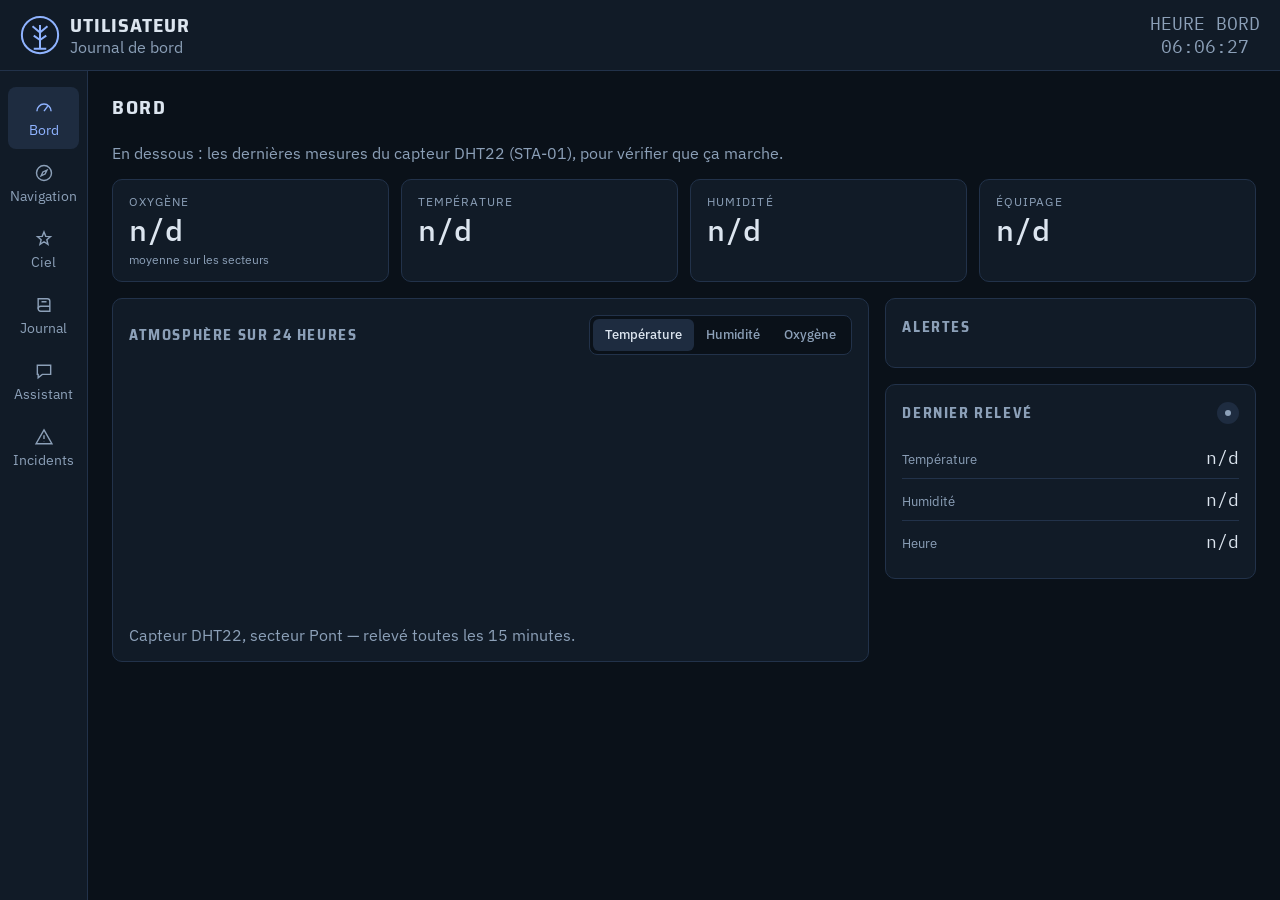
==== frontend/index.html @ 5e3a8dce "Closes #25 : panneau Alertes sur le Bord + filtre par statut" ====
<!doctype html>
<html lang="fr">
<head>
<meta charset="utf-8">
<meta name="viewport" content="width=device-width, initial-scale=1, viewport-fit=cover">
<title>Journal de bord</title>
<link rel="preconnect" href="https://fonts.googleapis.com">
<link rel="preconnect" href="https://fonts.gstatic.com" crossorigin>
<link rel="stylesheet" href="https://fonts.googleapis.com/css2?family=IBM+Plex+Mono:wght@400;500&family=IBM+Plex+Sans:wght@400;500;600&family=Saira+Semi+Condensed:wght@600;700&display=swap">
<link rel="stylesheet" href="css/style.css">
</head>
<body>
<div class="app">
  <header class="entete" id="entete"></header>
  <nav class="rail" id="rail" aria-label="Sections du tableau de bord"></nav>

  <main class="contenu">
    <div class="entete-page">
      <h1>Bord</h1>
    </div>
    <p class="subtitule">En dessous : les dernières mesures du capteur DHT22 (STA-01), pour vérifier que ça marche.</p>

    <div class="grille-fiches">
      <div class="fiche">
        <span class="fiche-libelle">Oxygène</span>
        <div class="fiche-valeur" id="fiche-oxygene">n/d</div>
        <p class="fiche-sous">moyenne sur les secteurs</p>
      </div>
      <div class="fiche">
        <span class="fiche-libelle">Température</span>
        <div class="fiche-valeur" id="fiche-temperature">n/d</div>
        <p class="fiche-sous" id="fiche-temperature-sous"></p>
      </div>
      <div class="fiche">
        <span class="fiche-libelle">Humidité</span>
        <div class="fiche-valeur" id="fiche-humidite">n/d</div>
        <p class="fiche-sous" id="fiche-humidite-sous"></p>
      </div>
      <div class="fiche">
        <span class="fiche-libelle">Équipage</span>
        <div class="fiche-valeur" id="fiche-population">n/d</div>
        <p class="fiche-sous" id="fiche-population-sous"></p>
      </div>
    </div>

    <div class="grille-bord">
      <section class="panneau large">
        <div class="panneau-tete">
          <h2>Atmosphère sur 24 heures</h2>
          <div class="segments" id="choix-courbe">
            <button type="button" data-type="temperature" aria-pressed="true">Température</button>
            <button type="button" data-type="humidite" aria-pressed="false">Humidité</button>
            <button type="button" data-type="oxygene" aria-pressed="false">Oxygène</button>
          </div>
        </div>
        <div class="courbe"><canvas id="courbe-bord"></canvas></div>
        <p class="note">Capteur DHT22, secteur <span id="courbe-secteur"></span> — relevé toutes les <span id="courbe-intervalle"></span> minutes.</p>
      </section>

      <div class="colonne-bord">
        <section class="panneau">
          <div class="panneau-tete"><h2>Alertes</h2><span class="compteur" id="compteur-alertes"></span></div>
          <ul class="liste-alertes" id="liste-alertes"></ul>
        </section>

        <section class="panneau">
          <div class="panneau-tete"><h2>Dernier relevé</h2><span class="pastille" id="pastille-source-dht22"></span></div>
          <dl class="donnees">
            <div><dt>Température</dt><dd id="dht22-temperature">n/d</dd></div>
            <div><dt>Humidité</dt><dd id="dht22-humidite">n/d</dd></div>
            <div><dt>Heure</dt><dd id="dht22-date">n/d</dd></div>
          </dl>
        </section>
      </div>
    </div>
  </main>
</div>
<script src="js/sidebar.js"></script>
<script src="js/vendor/chart.umd.min.js"></script>
<script src="js/bord.js"></script>
</body>
</html>
---- frontend/css/style.css ----
/* ============================================================
   BASE COMMUNE — utilisée par TOUTES les pages (index.html,
   navigation.html, et celles qu'on ajoute après).
   Si tu ajoutes une page, réutilise ce qu'il y a ici (.panneau,
   .bouton, .note, table...) avant de recréer un style équivalent.
   ============================================================ */

:root {
  --fond: #0A1119;
  --panneau: #111B27;
  --survol: #1E2C40;
  --trait: #22324A;
  --texte: #DCE5EF;
  --texte-discret: #8CA0B8;
  --accent: #8FB3FF;
  --ok: #4CC08A;
  --ok-fond: rgba(76, 192, 138, 0.13);
  --attention: #E9A93A;
  --attention-fond: rgba(233, 169, 58, 0.14);
  --critique: #F0525A;
  --critique-fond: rgba(240, 82, 90, 0.15);

  --police-titre: "Saira Semi Condensed", "Arial Narrow", system-ui, sans-serif;
  --police-texte: "IBM Plex Sans", system-ui, -apple-system, "Segoe UI", Roboto, sans-serif;
  --police-mono: "IBM Plex Mono", ui-monospace, "SF Mono", Menlo, Consolas, monospace;

  --rayon: 10px;
  --rail: 88px;
  color-scheme: dark;
}

* { box-sizing: border-box; }

body {
  margin: 0;
  background: var(--fond);
  color: var(--texte);
  font-family: var(--police-texte);
  font-size: 18px;
}

.app {
  min-height: 100vh;
  display: grid;
  grid-template-columns: var(--rail) 1fr;
  grid-template-rows: auto 1fr;
}

@media (max-width: 700px) {
  .app { grid-template-columns: 1fr; }
  .rail { position: static; flex-direction: row; height: auto; overflow-x: auto; }
}

/* En-tête (générée par js/sidebar.js → genererEntete() — commune à toutes les pages) */
.entete {
  grid-column: 1 / -1;
  display: flex;
  align-items: center;
  justify-content: space-between;
  gap: 16px;
  padding: 12px 20px;
  background: var(--panneau);
  border-bottom: 1px solid var(--trait);
}

.marque { display: flex; align-items: center; gap: 10px; }
.marque-logo { width: 40px; height: 40px; fill: none; stroke: var(--accent); stroke-width: 1.6; }
.marque-nom { font-family: var(--police-titre); font-weight: 700; font-size: 20px; letter-spacing: 0.05em; text-transform: uppercase; line-height: 1.2; }
.marque-sous { font-size: 16px; color: var(--texte-discret); }

.entete-heure { font-family: var(--police-mono); font-size: 18px; color: var(--texte-discret); display:flex; align-items: center; flex-direction: column; }
.entete-heure-texte{
  margin: 0;
}
/* Barre latérale (générée par js/sidebar.js — commune à toutes les pages) */
.rail {
  grid-row: 2;
  grid-column: 1;
  background: var(--panneau);
  border-right: 1px solid var(--trait);
  display: flex;
  flex-direction: column;
  align-items: center;
  gap: 4px;
  padding: 16px 8px;
}

.rail-bouton {
  width: 100%;
  display: flex;
  flex-direction: column;
  align-items: center;
  gap: 4px;
  padding: 10px 4px;
  border-radius: 8px;
  color: var(--texte-discret);
  text-decoration: none;
  font-size: 14px;
  border: none;
  background: none;
  cursor: pointer;
}
.rail-bouton svg { width: 20px; height: 20px; fill: none; stroke: currentColor; stroke-width: 1.7; }
.rail-bouton:hover { background: var(--survol); color: var(--texte); }
.rail-bouton[aria-current="page"] { background: var(--survol); color: var(--accent); }

/* Structure générique de page (titre + panneaux) */
.contenu { padding: 20px 24px 40px; }

.entete-page { display: flex; align-items: center; justify-content: space-between; gap: 16px; flex-wrap: wrap; margin-bottom: 20px; }
.entete-page h1 { font-family: var(--police-titre); font-size: 20px; margin: 0; text-transform: uppercase; letter-spacing: 0.08em; }

.note { color: var(--texte-discret); font-size: 16px; margin: 8px 0 0; }
.note[hidden] { display: none; }
.note.erreur { color: var(--critique); }
.subtitule{ color: var(--texte-discret) ; font-size: 16px; }
.panneau {
  background: var(--panneau);
  border: 1px solid var(--trait);
  border-radius: var(--rayon);
  padding: 16px;
}

.panneau-tete { 
  display: flex; 
  align-items: center; 
  justify-content: space-between; 
  margin-bottom: 12px;
}
.panneau-tete h2 { 
  font-family: var(--police-titre);
  font-size: 15px; 
  margin: 0; 
  text-transform: uppercase;
  letter-spacing: 0.1rem; 
  color: var(--texte-discret);
  }

/* Pastille d'état générique (ex: méthode de calcul, statut d'un incident...)
   Ajoute ton propre data-<attribut>="valeur" + règle couleur si besoin,
   pas la peine de recréer la pastille elle-même. */
.pastille {
  display: inline-flex; align-items: center; gap: 6px;
  height: 22px; padding-inline: 8px;
  border-radius: 999px;
  font-family: var(--police-mono); font-size: 11.5px; font-weight: 600; white-space: nowrap;
  background: var(--survol); color: var(--texte-discret);
}
.pastille::before { content: ""; width: 6px; height: 6px; border-radius: 50%; background: currentColor; }

/* Pastilles d'onglets (ex: choix Température / Humidité au-dessus d'une courbe) */
.segments { display: inline-flex; flex-wrap: wrap; padding: 3px; border-radius: 8px; background: var(--fond); border: 1px solid var(--trait); }
.segments button {
  min-height: 32px; padding-inline: 12px;
  border: 0; border-radius: 6px; background: none;
  color: var(--texte-discret); cursor: pointer; font-size: 13px; font-weight: 500;
  font-family: var(--police-texte);
}
.segments button:hover { color: var(--texte); }
.segments button[aria-pressed="true"] { background: var(--survol); color: var(--texte); }

/* Courbe SVG (voir js/graphiques.js) */
.courbe { position: relative; height: 250px; }
.courbe canvas { display: block; width: 100% !important; height: 100% !important; }
.infobulle {
  position: absolute; pointer-events: none;
  padding: 4px 8px; border-radius: 6px;
  background: var(--survol); border: 1px solid var(--trait);
  font-family: var(--police-mono); font-size: 16px; white-space: nowrap;
  transform: translate(-50%, calc(-100% - 10px));
}
.vide { margin: 0; padding: 12px 0; color: var(--texte-discret); font-size: 18px; }

.tableau-conteneur { overflow-x: auto; }
table { width: 100%; border-collapse: collapse; font-family: var(--police-mono); font-size: 13px; }
th, td { text-align: left; padding: 8px 10px; border-bottom: 1px solid var(--trait); white-space: nowrap; }
th { color: var(--texte-discret); font-weight: 500; text-transform: uppercase; font-size: 11px; }

/* Liste "étiquette à gauche / valeur à droite", une ligne par donnée avec
   un filet en bas — repris du style de la maquette. Utilisée par plusieurs
   pages (Bord, Navigation...), donc dans la base commune. */
.donnees { display: flex; flex-direction: column; margin: 0; }
.donnees div {
  display: flex; justify-content: space-between; align-items: baseline; gap: 12px;
  padding: 9px 0;
  border-bottom: 1px solid var(--trait);
}
.donnees div:last-child { border-bottom: 0; }
.donnees dt { color: var(--texte-discret); font-size: 13px; }
.donnees dd { margin: 0; font-family: var(--police-mono); font-size: 18px; text-align: right; }

.bouton {
  font-family: var(--police-texte);
  font-size: 13px;
  font-weight: 600;
  border-radius: 8px;
  border: 1px solid var(--trait);
  background: var(--survol);
  color: var(--texte);
  padding: 10px 16px;
  cursor: pointer;
}
.bouton:hover { background: var(--trait); }
.bouton-principal { background: var(--accent); color: #0A1119; border-color: var(--accent); }
.bouton-principal:hover { filter: brightness(1.08); }
.bouton:disabled { opacity: 0.6; cursor: default; }


/* ============================================================
   NAVIGATION (navigation.html) — styles propres à cette page.
   ============================================================ */

.grille-nav { display: grid; grid-template-columns: 1.4fr 1fr; gap: 16px; margin-bottom: 16px; }
@media (max-width: 760px) { .grille-nav { grid-template-columns: 1fr; } }

.pastille[data-methode="recalage"] { background: var(--ok-fond); color: var(--ok); }
.pastille[data-methode="estime"] { background: var(--attention-fond); color: var(--attention); }

.carte { width: 100%; height: auto; background: var(--fond); border: 1px solid var(--trait); border-radius: 8px; }


/* ============================================================
   BORD (index.html) — styles propres à cette page.
   ============================================================ */

.pastille[data-source="reelle"] { background: var(--ok-fond); color: var(--ok); }
.pastille[data-source="simulee"] { background: var(--attention-fond); color: var(--attention); }

/* Petites fiches d'indicateurs en haut de page (repris du style de la maquette) */
.grille-fiches { display: grid; grid-template-columns: repeat(4, minmax(0, 1fr)); gap: 12px; margin-bottom: 16px; }
@media (max-width: 920px) { .grille-fiches { grid-template-columns: repeat(2, minmax(0, 1fr)); } }
@media (max-width: 500px) { .grille-fiches { grid-template-columns: 1fr; } }

.fiche {
  display: flex; flex-direction: column; gap: 4px;
  padding: 14px 16px;
  background: var(--panneau);
  border: 1px solid var(--trait);
  border-radius: var(--rayon);
}
.fiche-libelle { font-size: 12px; text-transform: uppercase; letter-spacing: 0.09em; color: var(--texte-discret); }
.fiche-valeur { font-family: var(--police-mono); font-size: 30px; font-weight: 500; line-height: 1.15; font-variant-numeric: tabular-nums; white-space: nowrap; }
.fiche-valeur small { margin-left: 4px; font-size: 14px; font-weight: 400; font-family: var(--police-texte); color: var(--texte-discret); }
.fiche-sous { margin: 0; font-size: 12px; color: var(--texte-discret); }

/* Liste des alertes en cours (US-4.5) */
.compteur { font-family: var(--police-mono); font-size: 13px; color: var(--texte-discret); }
.liste-alertes { list-style: none; margin: 0; padding: 0; display: flex; flex-direction: column; gap: 8px; }
.alerte {
  display: grid; grid-template-columns: 10px minmax(0, 1fr); gap: 2px 10px; align-items: baseline;
  padding: 10px 12px; border-radius: 8px; background: var(--survol);
}
.alerte-point { width: 10px; height: 10px; border-radius: 50%; align-self: center; background: var(--texte-discret); }
.alerte[data-gravite="critique"] { background: var(--critique-fond); }
.alerte[data-gravite="critique"] .alerte-point { background: var(--critique); }
.alerte[data-gravite="moyenne"] .alerte-point { background: var(--attention); }
.alerte-titre { font-weight: 600; font-size: 14px; }
.alerte-texte { grid-column: 2; font-size: 13px; color: var(--texte-discret); }

.grille-bord { display: grid; grid-template-columns: repeat(3, minmax(0, 1fr)); gap: 16px; }
.grille-bord .large { grid-column: span 2; }
.colonne-bord { display: flex; flex-direction: column; gap: 16px; min-width: 0; }
@media (max-width: 920px) { .grille-bord { grid-template-columns: 1fr; } .grille-bord .large { grid-column: auto; } }
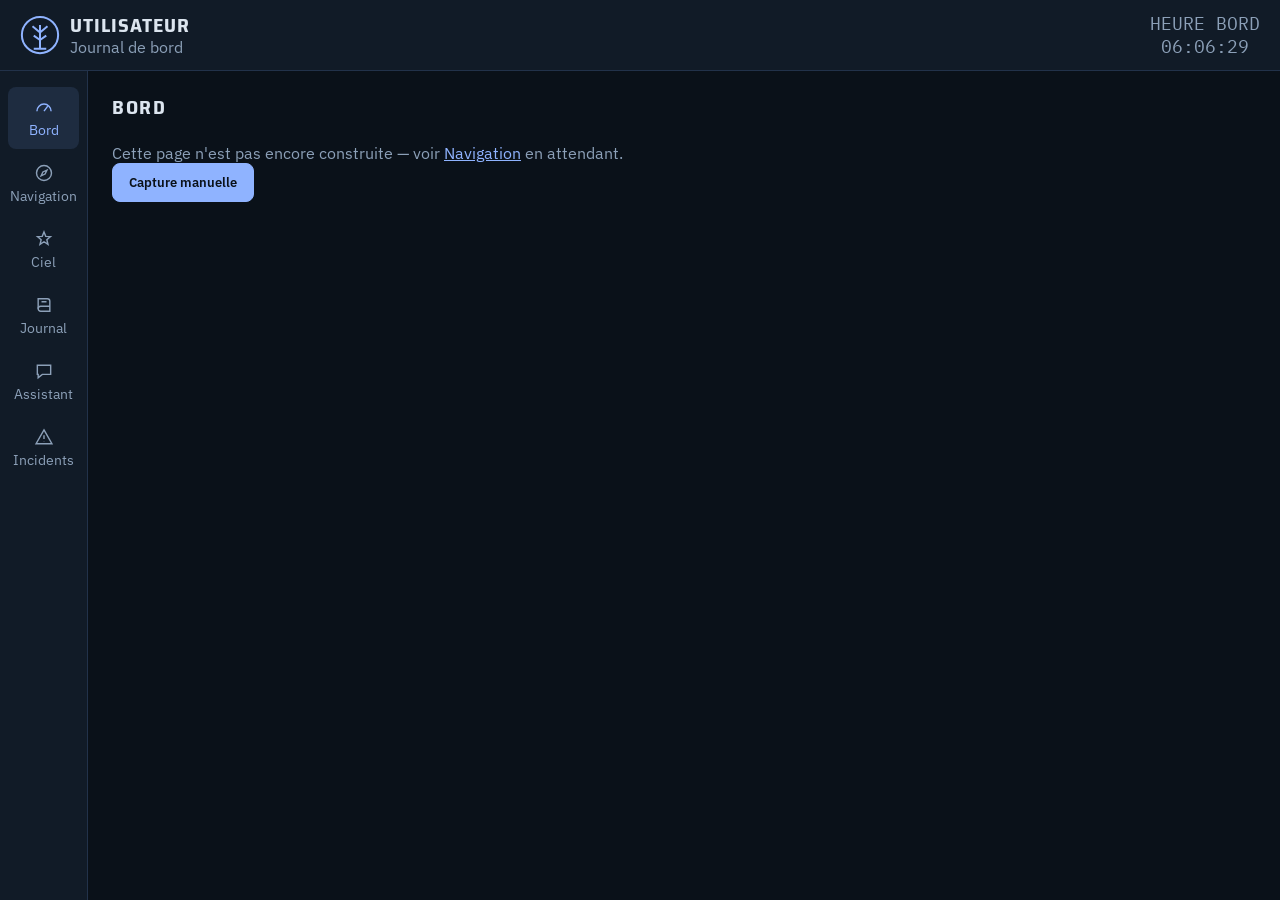
==== commit f942d3e5: "Fusion des changements de dev" ====
--- a/frontend/index.html
+++ b/frontend/index.html
@@ -18,65 +18,18 @@
     <div class="entete-page">
       <h1>Bord</h1>
     </div>
-    <p class="subtitule">En dessous : les dernières mesures du capteur DHT22 (STA-01), pour vérifier que ça marche.</p>
-
-    <div class="grille-fiches">
-      <div class="fiche">
-        <span class="fiche-libelle">Oxygène</span>
-        <div class="fiche-valeur" id="fiche-oxygene">n/d</div>
-        <p class="fiche-sous">moyenne sur les secteurs</p>
-      </div>
-      <div class="fiche">
-        <span class="fiche-libelle">Température</span>
-        <div class="fiche-valeur" id="fiche-temperature">n/d</div>
-        <p class="fiche-sous" id="fiche-temperature-sous"></p>
-      </div>
-      <div class="fiche">
-        <span class="fiche-libelle">Humidité</span>
-        <div class="fiche-valeur" id="fiche-humidite">n/d</div>
-        <p class="fiche-sous" id="fiche-humidite-sous"></p>
-      </div>
-      <div class="fiche">
-        <span class="fiche-libelle">Équipage</span>
-        <div class="fiche-valeur" id="fiche-population">n/d</div>
-        <p class="fiche-sous" id="fiche-population-sous"></p>
-      </div>
-    </div>
-
-    <div class="grille-bord">
-      <section class="panneau large">
-        <div class="panneau-tete">
-          <h2>Atmosphère sur 24 heures</h2>
-          <div class="segments" id="choix-courbe">
-            <button type="button" data-type="temperature" aria-pressed="true">Température</button>
-            <button type="button" data-type="humidite" aria-pressed="false">Humidité</button>
-            <button type="button" data-type="oxygene" aria-pressed="false">Oxygène</button>
-          </div>
-        </div>
-        <div class="courbe"><canvas id="courbe-bord"></canvas></div>
-        <p class="note">Capteur DHT22, secteur <span id="courbe-secteur"></span> — relevé toutes les <span id="courbe-intervalle"></span> minutes.</p>
-      </section>
-
-      <div class="colonne-bord">
-        <section class="panneau">
-          <div class="panneau-tete"><h2>Alertes</h2><span class="compteur" id="compteur-alertes"></span></div>
-          <ul class="liste-alertes" id="liste-alertes"></ul>
-        </section>
-
-        <section class="panneau">
-          <div class="panneau-tete"><h2>Dernier relevé</h2><span class="pastille" id="pastille-source-dht22"></span></div>
-          <dl class="donnees">
-            <div><dt>Température</dt><dd id="dht22-temperature">n/d</dd></div>
-            <div><dt>Humidité</dt><dd id="dht22-humidite">n/d</dd></div>
-            <div><dt>Heure</dt><dd id="dht22-date">n/d</dd></div>
-          </dl>
-        </section>
-      </div>
-    </div>
+    <p class="note">Cette page n'est pas encore construite — voir <a href="navigation.html" style="color:var(--accent)">Navigation</a> en attendant.</p>
+    <button id="capture-manuelle" class="bouton bouton-principal">
+      Capture manuelle
+    </button>
+    <p id="message-capture"></p>
   </main>
 </div>
 <script src="js/sidebar.js"></script>
-<script src="js/vendor/chart.umd.min.js"></script>
-<script src="js/bord.js"></script>
+<script>
+  genererBarreLaterale("bord");
+  genererEntete();
+</script>
+<script src="js/capture.js"></script>
 </body>
-</html>
+</html>
--- a/frontend/css/style.css
+++ b/frontend/css/style.css
@@ -219,47 +219,4 @@
 .carte { width: 100%; height: auto; background: var(--fond); border: 1px solid var(--trait); border-radius: 8px; }
 
 
-/* ============================================================
-   BORD (index.html) — styles propres à cette page.
-   ============================================================ */
-
-.pastille[data-source="reelle"] { background: var(--ok-fond); color: var(--ok); }
-.pastille[data-source="simulee"] { background: var(--attention-fond); color: var(--attention); }
-
-/* Petites fiches d'indicateurs en haut de page (repris du style de la maquette) */
-.grille-fiches { display: grid; grid-template-columns: repeat(4, minmax(0, 1fr)); gap: 12px; margin-bottom: 16px; }
-@media (max-width: 920px) { .grille-fiches { grid-template-columns: repeat(2, minmax(0, 1fr)); } }
-@media (max-width: 500px) { .grille-fiches { grid-template-columns: 1fr; } }
-
-.fiche {
-  display: flex; flex-direction: column; gap: 4px;
-  padding: 14px 16px;
-  background: var(--panneau);
-  border: 1px solid var(--trait);
-  border-radius: var(--rayon);
-}
-.fiche-libelle { font-size: 12px; text-transform: uppercase; letter-spacing: 0.09em; color: var(--texte-discret); }
-.fiche-valeur { font-family: var(--police-mono); font-size: 30px; font-weight: 500; line-height: 1.15; font-variant-numeric: tabular-nums; white-space: nowrap; }
-.fiche-valeur small { margin-left: 4px; font-size: 14px; font-weight: 400; font-family: var(--police-texte); color: var(--texte-discret); }
-.fiche-sous { margin: 0; font-size: 12px; color: var(--texte-discret); }
-
-/* Liste des alertes en cours (US-4.5) */
-.compteur { font-family: var(--police-mono); font-size: 13px; color: var(--texte-discret); }
-.liste-alertes { list-style: none; margin: 0; padding: 0; display: flex; flex-direction: column; gap: 8px; }
-.alerte {
-  display: grid; grid-template-columns: 10px minmax(0, 1fr); gap: 2px 10px; align-items: baseline;
-  padding: 10px 12px; border-radius: 8px; background: var(--survol);
-}
-.alerte-point { width: 10px; height: 10px; border-radius: 50%; align-self: center; background: var(--texte-discret); }
-.alerte[data-gravite="critique"] { background: var(--critique-fond); }
-.alerte[data-gravite="critique"] .alerte-point { background: var(--critique); }
-.alerte[data-gravite="moyenne"] .alerte-point { background: var(--attention); }
-.alerte-titre { font-weight: 600; font-size: 14px; }
-.alerte-texte { grid-column: 2; font-size: 13px; color: var(--texte-discret); }
-
-.grille-bord { display: grid; grid-template-columns: repeat(3, minmax(0, 1fr)); gap: 16px; }
-.grille-bord .large { grid-column: span 2; }
-.colonne-bord { display: flex; flex-direction: column; gap: 16px; min-width: 0; }
-@media (max-width: 920px) { .grille-bord { grid-template-columns: 1fr; } .grille-bord .large { grid-column: auto; } }
-
-
+
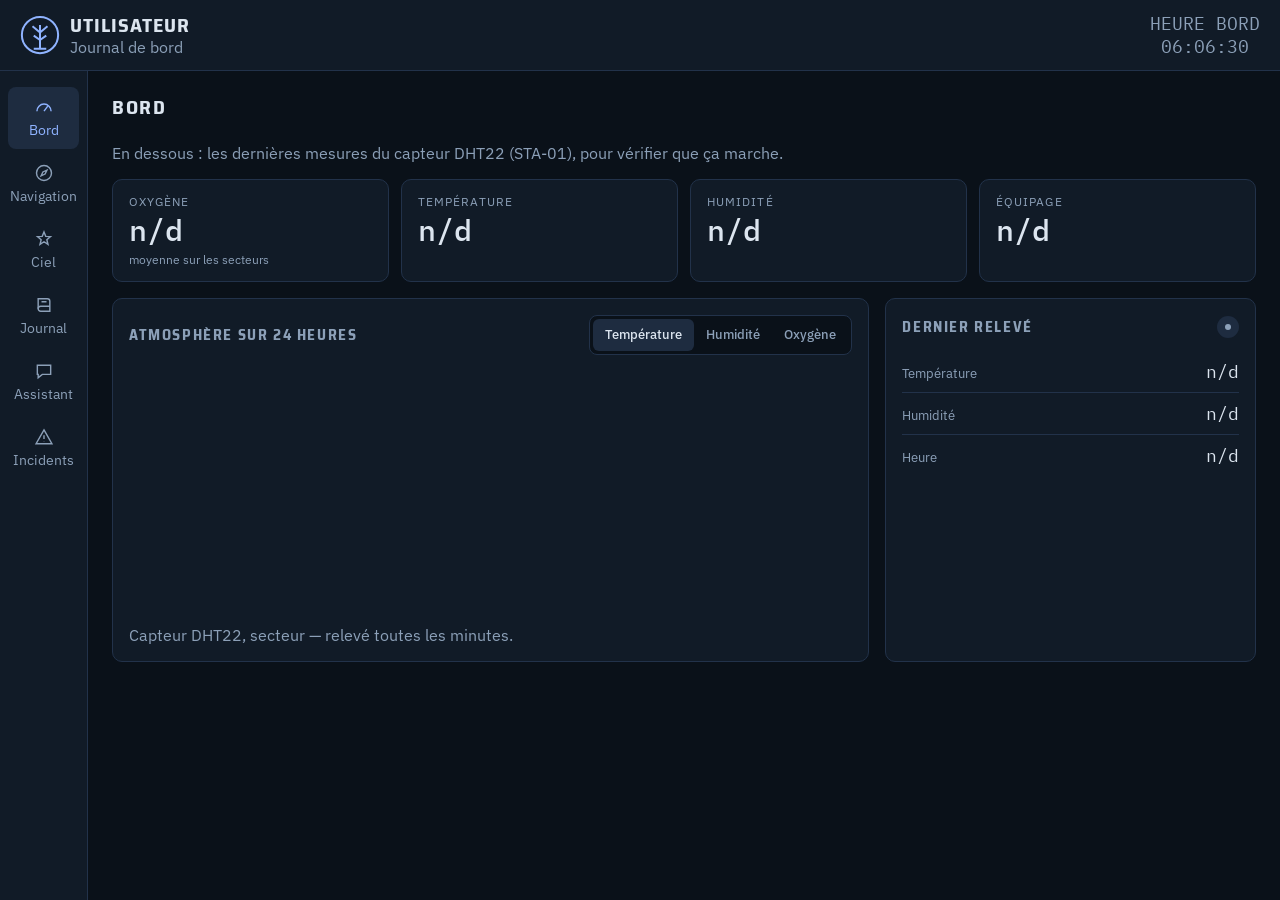
==== commit 9081bd4a: "Merge branch 'dev' of https://github.com/LuzRivera154/Journal_de_bord into dev" ====
--- a/frontend/index.html
+++ b/frontend/index.html
@@ -18,11 +18,54 @@
     <div class="entete-page">
       <h1>Bord</h1>
     </div>
-    <p class="note">Cette page n'est pas encore construite — voir <a href="navigation.html" style="color:var(--accent)">Navigation</a> en attendant.</p>
-    <button id="capture-manuelle" class="bouton bouton-principal">
-      Capture manuelle
-    </button>
-    <p id="message-capture"></p>
+    <p class="subtitule">En dessous : les dernières mesures du capteur DHT22 (STA-01), pour vérifier que ça marche.</p>
+
+    <div class="grille-fiches">
+      <div class="fiche">
+        <span class="fiche-libelle">Oxygène</span>
+        <div class="fiche-valeur" id="fiche-oxygene">n/d</div>
+        <p class="fiche-sous">moyenne sur les secteurs</p>
+      </div>
+      <div class="fiche">
+        <span class="fiche-libelle">Température</span>
+        <div class="fiche-valeur" id="fiche-temperature">n/d</div>
+        <p class="fiche-sous" id="fiche-temperature-sous"></p>
+      </div>
+      <div class="fiche">
+        <span class="fiche-libelle">Humidité</span>
+        <div class="fiche-valeur" id="fiche-humidite">n/d</div>
+        <p class="fiche-sous" id="fiche-humidite-sous"></p>
+      </div>
+      <div class="fiche">
+        <span class="fiche-libelle">Équipage</span>
+        <div class="fiche-valeur" id="fiche-population">n/d</div>
+        <p class="fiche-sous" id="fiche-population-sous"></p>
+      </div>
+    </div>
+
+    <div class="grille-bord">
+      <section class="panneau large">
+        <div class="panneau-tete">
+          <h2>Atmosphère sur 24 heures</h2>
+          <div class="segments" id="choix-courbe">
+            <button type="button" data-type="temperature" aria-pressed="true">Température</button>
+            <button type="button" data-type="humidite" aria-pressed="false">Humidité</button>
+            <button type="button" data-type="oxygene" aria-pressed="false">Oxygène</button>
+          </div>
+        </div>
+        <div class="courbe"><canvas id="courbe-bord"></canvas></div>
+        <p class="note">Capteur DHT22, secteur <span id="courbe-secteur"></span> — relevé toutes les <span id="courbe-intervalle"></span> minutes.</p>
+      </section>
+
+      <section class="panneau">
+        <div class="panneau-tete"><h2>Dernier relevé</h2><span class="pastille" id="pastille-source-dht22"></span></div>
+        <dl class="donnees">
+          <div><dt>Température</dt><dd id="dht22-temperature">n/d</dd></div>
+          <div><dt>Humidité</dt><dd id="dht22-humidite">n/d</dd></div>
+          <div><dt>Heure</dt><dd id="dht22-date">n/d</dd></div>
+        </dl>
+      </section>
+    </div>
   </main>
 </div>
 <script src="js/sidebar.js"></script>
--- a/frontend/css/style.css
+++ b/frontend/css/style.css
@@ -219,4 +219,32 @@
 .carte { width: 100%; height: auto; background: var(--fond); border: 1px solid var(--trait); border-radius: 8px; }
 
 
-
+/* ============================================================
+   BORD (index.html) — styles propres à cette page.
+   ============================================================ */
+
+.pastille[data-source="reelle"] { background: var(--ok-fond); color: var(--ok); }
+.pastille[data-source="simulee"] { background: var(--attention-fond); color: var(--attention); }
+
+/* Petites fiches d'indicateurs en haut de page (repris du style de la maquette) */
+.grille-fiches { display: grid; grid-template-columns: repeat(4, minmax(0, 1fr)); gap: 12px; margin-bottom: 16px; }
+@media (max-width: 920px) { .grille-fiches { grid-template-columns: repeat(2, minmax(0, 1fr)); } }
+@media (max-width: 500px) { .grille-fiches { grid-template-columns: 1fr; } }
+
+.fiche {
+  display: flex; flex-direction: column; gap: 4px;
+  padding: 14px 16px;
+  background: var(--panneau);
+  border: 1px solid var(--trait);
+  border-radius: var(--rayon);
+}
+.fiche-libelle { font-size: 12px; text-transform: uppercase; letter-spacing: 0.09em; color: var(--texte-discret); }
+.fiche-valeur { font-family: var(--police-mono); font-size: 30px; font-weight: 500; line-height: 1.15; font-variant-numeric: tabular-nums; white-space: nowrap; }
+.fiche-valeur small { margin-left: 4px; font-size: 14px; font-weight: 400; font-family: var(--police-texte); color: var(--texte-discret); }
+.fiche-sous { margin: 0; font-size: 12px; color: var(--texte-discret); }
+
+.grille-bord { display: grid; grid-template-columns: repeat(3, minmax(0, 1fr)); gap: 16px; }
+.grille-bord .large { grid-column: span 2; }
+@media (max-width: 920px) { .grille-bord { grid-template-columns: 1fr; } .grille-bord .large { grid-column: auto; } }
+
+
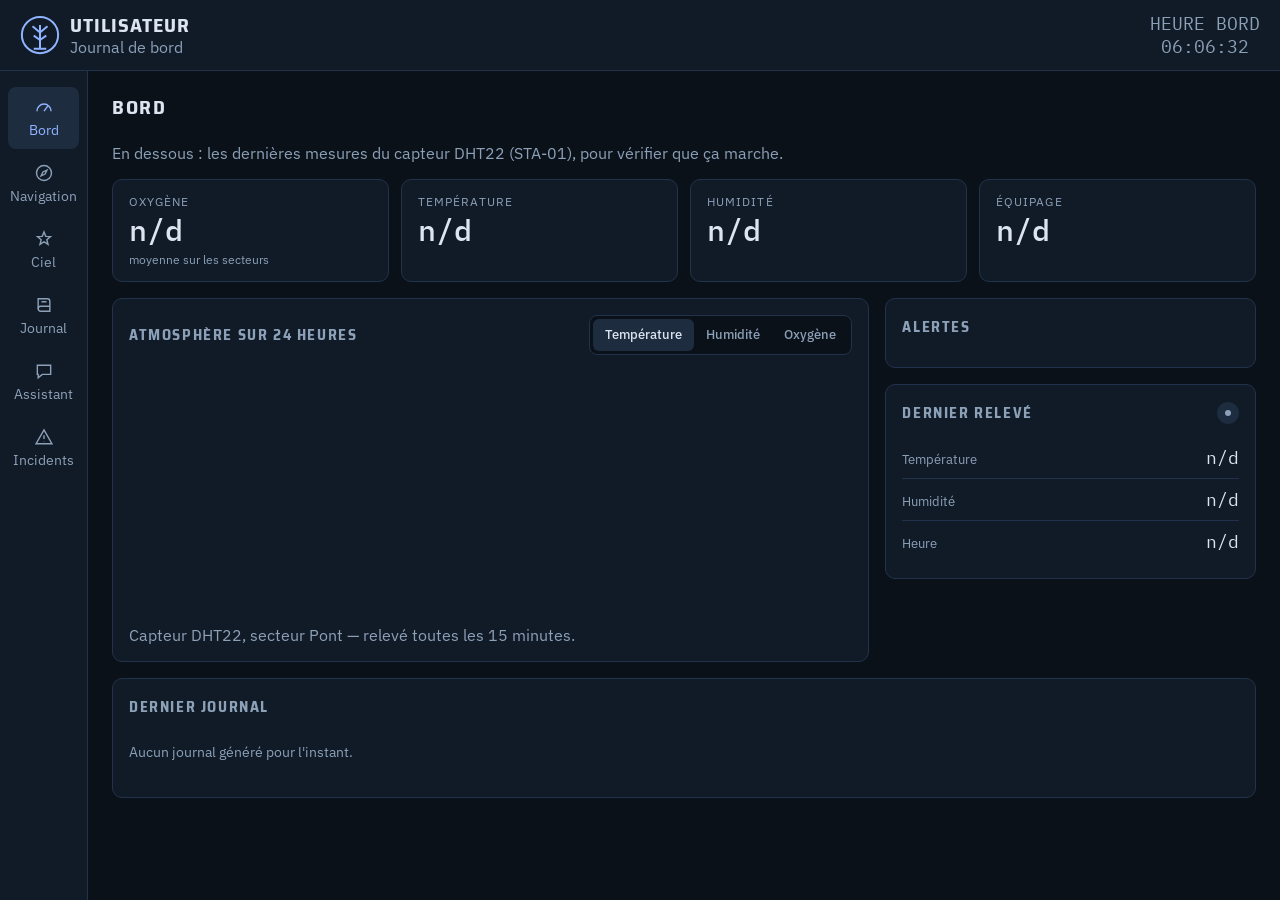
==== commit a623daa0: "Closes #28 : génération automatique du journal (Ollama + fallback) + panel Dernier journal" ====
--- a/frontend/index.html
+++ b/frontend/index.html
@@ -57,22 +57,33 @@
         <p class="note">Capteur DHT22, secteur <span id="courbe-secteur"></span> — relevé toutes les <span id="courbe-intervalle"></span> minutes.</p>
       </section>
 
-      <section class="panneau">
-        <div class="panneau-tete"><h2>Dernier relevé</h2><span class="pastille" id="pastille-source-dht22"></span></div>
-        <dl class="donnees">
-          <div><dt>Température</dt><dd id="dht22-temperature">n/d</dd></div>
-          <div><dt>Humidité</dt><dd id="dht22-humidite">n/d</dd></div>
-          <div><dt>Heure</dt><dd id="dht22-date">n/d</dd></div>
-        </dl>
-      </section>
+      <div class="colonne-bord">
+        <section class="panneau">
+          <div class="panneau-tete"><h2>Alertes</h2><span class="compteur" id="compteur-alertes"></span></div>
+          <ul class="liste-alertes" id="liste-alertes"></ul>
+        </section>
+
+        <section class="panneau">
+          <div class="panneau-tete"><h2>Dernier relevé</h2><span class="pastille" id="pastille-source-dht22"></span></div>
+          <dl class="donnees">
+            <div><dt>Température</dt><dd id="dht22-temperature">n/d</dd></div>
+            <div><dt>Humidité</dt><dd id="dht22-humidite">n/d</dd></div>
+            <div><dt>Heure</dt><dd id="dht22-date">n/d</dd></div>
+          </dl>
+        </section>
+      </div>
     </div>
+
+    <section class="panneau large" style="margin-top:16px">
+      <div class="panneau-tete"><h2>Dernier journal</h2><span class="note" id="journal-meta"></span></div>
+      <div class="journal-extrait" id="journal-extrait">
+        <p class="vide">Aucun journal généré pour l'instant.</p>
+      </div>
+    </section>
   </main>
 </div>
 <script src="js/sidebar.js"></script>
-<script>
-  genererBarreLaterale("bord");
-  genererEntete();
-</script>
-<script src="js/capture.js"></script>
+<script src="js/vendor/chart.umd.min.js"></script>
+<script src="js/bord.js"></script>
 </body>
-</html>+</html>
--- a/frontend/css/style.css
+++ b/frontend/css/style.css
@@ -243,8 +243,31 @@
 .fiche-valeur small { margin-left: 4px; font-size: 14px; font-weight: 400; font-family: var(--police-texte); color: var(--texte-discret); }
 .fiche-sous { margin: 0; font-size: 12px; color: var(--texte-discret); }
 
+/* Liste des alertes en cours (US-4.5) */
+.compteur { font-family: var(--police-mono); font-size: 13px; color: var(--texte-discret); }
+.liste-alertes { list-style: none; margin: 0; padding: 0; display: flex; flex-direction: column; gap: 8px; }
+.alerte {
+  display: grid; grid-template-columns: 10px minmax(0, 1fr); gap: 2px 10px; align-items: baseline;
+  padding: 10px 12px; border-radius: 8px; background: var(--survol);
+}
+.alerte-point { width: 10px; height: 10px; border-radius: 50%; align-self: center; background: var(--texte-discret); }
+.alerte[data-gravite="critique"] { background: var(--critique-fond); }
+.alerte[data-gravite="critique"] .alerte-point { background: var(--critique); }
+.alerte[data-gravite="moyenne"] .alerte-point { background: var(--attention); }
+.alerte-titre { font-weight: 600; font-size: 14px; }
+.alerte-texte { grid-column: 2; font-size: 13px; color: var(--texte-discret); }
+
 .grille-bord { display: grid; grid-template-columns: repeat(3, minmax(0, 1fr)); gap: 16px; }
 .grille-bord .large { grid-column: span 2; }
+.colonne-bord { display: flex; flex-direction: column; gap: 16px; min-width: 0; }
 @media (max-width: 920px) { .grille-bord { grid-template-columns: 1fr; } .grille-bord .large { grid-column: auto; } }
 
-
+/* Texte du journal : les "## " et "- " du modèle sont transformés en HTML
+   par js/bord.js (voir formaterTexteJournal), stylés ici. */
+.journal-extrait h3 { margin: 16px 0 6px; font-size: 13px; text-transform: uppercase; letter-spacing: 0.08em; color: var(--accent); }
+.journal-extrait h3:first-child { margin-top: 0; }
+.journal-extrait p { margin: 0 0 8px; font-size: 14px; }
+.journal-extrait ul { margin: 0 0 8px; padding-left: 20px; }
+.journal-extrait li { margin-bottom: 4px; font-size: 14px; }
+
+
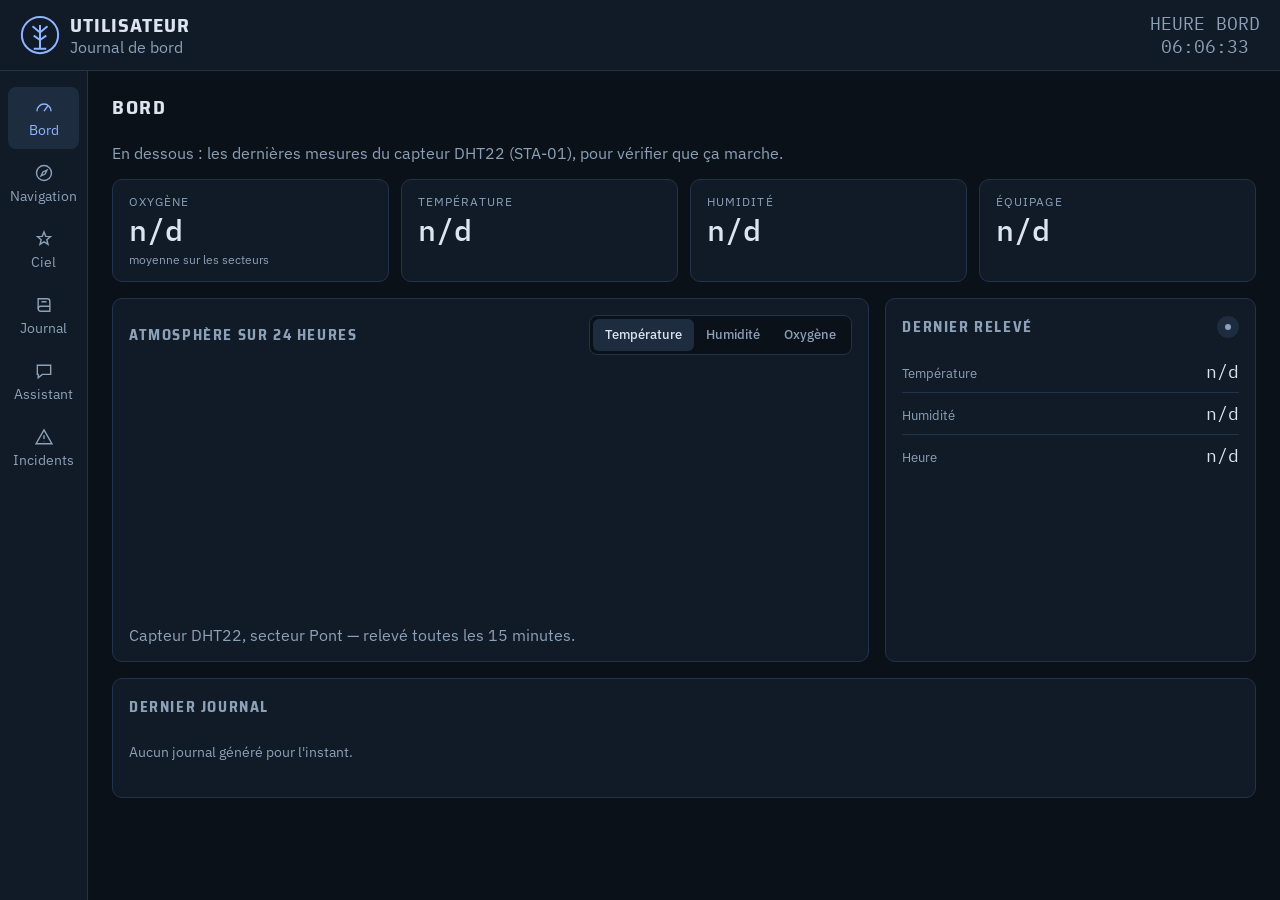
==== commit ba9595ef: "Merge branch 'dev' of https://github.com/LuzRivera154/Journal_de_bord into 28-us-51-génération-autom" ====
--- a/frontend/index.html
+++ b/frontend/index.html
@@ -57,21 +57,14 @@
         <p class="note">Capteur DHT22, secteur <span id="courbe-secteur"></span> — relevé toutes les <span id="courbe-intervalle"></span> minutes.</p>
       </section>
 
-      <div class="colonne-bord">
-        <section class="panneau">
-          <div class="panneau-tete"><h2>Alertes</h2><span class="compteur" id="compteur-alertes"></span></div>
-          <ul class="liste-alertes" id="liste-alertes"></ul>
-        </section>
-
-        <section class="panneau">
-          <div class="panneau-tete"><h2>Dernier relevé</h2><span class="pastille" id="pastille-source-dht22"></span></div>
-          <dl class="donnees">
-            <div><dt>Température</dt><dd id="dht22-temperature">n/d</dd></div>
-            <div><dt>Humidité</dt><dd id="dht22-humidite">n/d</dd></div>
-            <div><dt>Heure</dt><dd id="dht22-date">n/d</dd></div>
-          </dl>
-        </section>
-      </div>
+      <section class="panneau">
+        <div class="panneau-tete"><h2>Dernier relevé</h2><span class="pastille" id="pastille-source-dht22"></span></div>
+        <dl class="donnees">
+          <div><dt>Température</dt><dd id="dht22-temperature">n/d</dd></div>
+          <div><dt>Humidité</dt><dd id="dht22-humidite">n/d</dd></div>
+          <div><dt>Heure</dt><dd id="dht22-date">n/d</dd></div>
+        </dl>
+      </section>
     </div>
 
     <section class="panneau large" style="margin-top:16px">
@@ -86,4 +79,4 @@
 <script src="js/vendor/chart.umd.min.js"></script>
 <script src="js/bord.js"></script>
 </body>
-</html>
+</html>
--- a/frontend/css/style.css
+++ b/frontend/css/style.css
@@ -243,23 +243,8 @@
 .fiche-valeur small { margin-left: 4px; font-size: 14px; font-weight: 400; font-family: var(--police-texte); color: var(--texte-discret); }
 .fiche-sous { margin: 0; font-size: 12px; color: var(--texte-discret); }
 
-/* Liste des alertes en cours (US-4.5) */
-.compteur { font-family: var(--police-mono); font-size: 13px; color: var(--texte-discret); }
-.liste-alertes { list-style: none; margin: 0; padding: 0; display: flex; flex-direction: column; gap: 8px; }
-.alerte {
-  display: grid; grid-template-columns: 10px minmax(0, 1fr); gap: 2px 10px; align-items: baseline;
-  padding: 10px 12px; border-radius: 8px; background: var(--survol);
-}
-.alerte-point { width: 10px; height: 10px; border-radius: 50%; align-self: center; background: var(--texte-discret); }
-.alerte[data-gravite="critique"] { background: var(--critique-fond); }
-.alerte[data-gravite="critique"] .alerte-point { background: var(--critique); }
-.alerte[data-gravite="moyenne"] .alerte-point { background: var(--attention); }
-.alerte-titre { font-weight: 600; font-size: 14px; }
-.alerte-texte { grid-column: 2; font-size: 13px; color: var(--texte-discret); }
-
 .grille-bord { display: grid; grid-template-columns: repeat(3, minmax(0, 1fr)); gap: 16px; }
 .grille-bord .large { grid-column: span 2; }
-.colonne-bord { display: flex; flex-direction: column; gap: 16px; min-width: 0; }
 @media (max-width: 920px) { .grille-bord { grid-template-columns: 1fr; } .grille-bord .large { grid-column: auto; } }
 
 /* Texte du journal : les "## " et "- " du modèle sont transformés en HTML
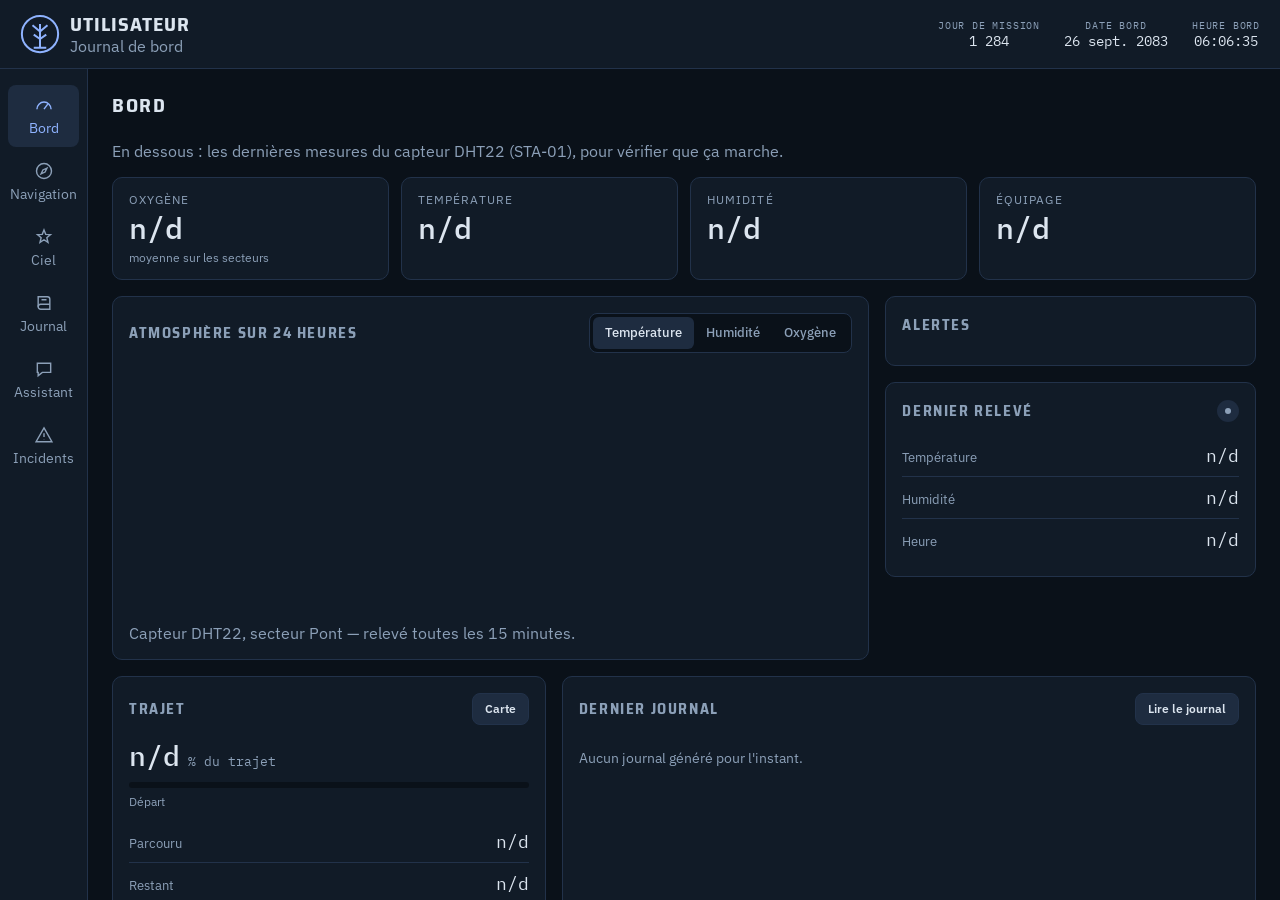
==== commit 16dd80a8: "Closes #29 : génération de journal à la demande (page Journal) + panneaux Trajet et extrait de journ" ====
--- a/frontend/index.html
+++ b/frontend/index.html
@@ -57,22 +57,44 @@
         <p class="note">Capteur DHT22, secteur <span id="courbe-secteur"></span> — relevé toutes les <span id="courbe-intervalle"></span> minutes.</p>
       </section>
 
+      <div class="colonne-bord">
+        <section class="panneau">
+          <div class="panneau-tete"><h2>Alertes</h2><span class="compteur" id="compteur-alertes"></span></div>
+          <ul class="liste-alertes" id="liste-alertes"></ul>
+        </section>
+
+        <section class="panneau">
+          <div class="panneau-tete"><h2>Dernier relevé</h2><span class="pastille" id="pastille-source-dht22"></span></div>
+          <dl class="donnees">
+            <div><dt>Température</dt><dd id="dht22-temperature">n/d</dd></div>
+            <div><dt>Humidité</dt><dd id="dht22-humidite">n/d</dd></div>
+            <div><dt>Heure</dt><dd id="dht22-date">n/d</dd></div>
+          </dl>
+        </section>
+      </div>
+    </div>
+
+    <div class="grille-bas">
       <section class="panneau">
-        <div class="panneau-tete"><h2>Dernier relevé</h2><span class="pastille" id="pastille-source-dht22"></span></div>
-        <dl class="donnees">
-          <div><dt>Température</dt><dd id="dht22-temperature">n/d</dd></div>
-          <div><dt>Humidité</dt><dd id="dht22-humidite">n/d</dd></div>
-          <div><dt>Heure</dt><dd id="dht22-date">n/d</dd></div>
+        <div class="panneau-tete"><h2>Trajet</h2><a class="bouton bouton-petit" href="navigation.html">Carte</a></div>
+        <div class="trajet-pourcent" id="trajet-pourcentage">n/d</div>
+        <div class="jauge"><span id="trajet-barre" style="width:0%"></span></div>
+        <div class="trajet-bornes"><span>Départ</span><span id="trajet-destination-nom"></span></div>
+        <dl class="donnees" style="margin-top:12px">
+          <div><dt>Parcouru</dt><dd id="trajet-parcouru">n/d</dd></div>
+          <div><dt>Restant</dt><dd id="trajet-restant">n/d</dd></div>
+          <div><dt>Arrivée estimée</dt><dd id="trajet-arrivee">n/d</dd></div>
         </dl>
       </section>
+
+      <section class="panneau">
+        <div class="panneau-tete"><h2>Dernier journal</h2><a class="bouton bouton-petit" href="journal.html">Lire le journal</a></div>
+        <p class="note" id="journal-meta"></p>
+        <div class="journal-extrait" id="journal-extrait">
+          <p class="vide">Aucun journal généré pour l'instant.</p>
+        </div>
+      </section>
     </div>
-
-    <section class="panneau large" style="margin-top:16px">
-      <div class="panneau-tete"><h2>Dernier journal</h2><span class="note" id="journal-meta"></span></div>
-      <div class="journal-extrait" id="journal-extrait">
-        <p class="vide">Aucun journal généré pour l'instant.</p>
-      </div>
-    </section>
   </main>
 </div>
 <script src="js/sidebar.js"></script>
--- a/frontend/css/style.css
+++ b/frontend/css/style.css
@@ -46,6 +46,17 @@
   grid-template-rows: auto 1fr;
 }
 
+/* Écran assez grand : l'entête et le rail restent immobiles, seul le
+   contenu central défile. Pas de "position: fixed" ici — un élément fixed
+   sort de la grille et casse tout le placement (rail qui remonte, contenu
+   caché dessous...). À la place, .app prend toute la hauteur de l'écran et
+   c'est .contenu qui défile tout seul à l'intérieur. */
+@media (min-width: 701px) {
+  .app { height: 100vh; overflow: hidden; }
+  .rail { min-height: 0; overflow-y: auto; }
+  .contenu { min-height: 0; overflow-y: auto; }
+}
+
 @media (max-width: 700px) {
   .app { grid-template-columns: 1fr; }
   .rail { position: static; flex-direction: row; height: auto; overflow-x: auto; }
@@ -68,10 +79,15 @@
 .marque-nom { font-family: var(--police-titre); font-weight: 700; font-size: 20px; letter-spacing: 0.05em; text-transform: uppercase; line-height: 1.2; }
 .marque-sous { font-size: 16px; color: var(--texte-discret); }
 
-.entete-heure { font-family: var(--police-mono); font-size: 18px; color: var(--texte-discret); display:flex; align-items: center; flex-direction: column; }
-.entete-heure-texte{
+.entete-infos { display: flex; align-items: center; gap: 24px; }
+.entete-heure { font-family: var(--police-mono); color: var(--texte-discret); display:flex; align-items: center; flex-direction: column; }
+.entete-heure-texte {
   margin: 0;
-}
+  font-size: 10px;
+  text-transform: uppercase;
+  letter-spacing: 0.08em;
+}
+.entete-heure span { font-size: 14px; color: var(--texte); }
 /* Barre latérale (générée par js/sidebar.js — commune à toutes les pages) */
 .rail {
   grid-row: 2;
@@ -204,6 +220,7 @@
 .bouton-principal { background: var(--accent); color: #0A1119; border-color: var(--accent); }
 .bouton-principal:hover { filter: brightness(1.08); }
 .bouton:disabled { opacity: 0.6; cursor: default; }
+.bouton-petit { min-height: 32px; padding: 6px 12px; font-size: 12px; text-decoration: none; display: inline-flex; align-items: center; }
 
 
 /* ============================================================
@@ -246,6 +263,33 @@
 .grille-bord { display: grid; grid-template-columns: repeat(3, minmax(0, 1fr)); gap: 16px; }
 .grille-bord .large { grid-column: span 2; }
 @media (max-width: 920px) { .grille-bord { grid-template-columns: 1fr; } .grille-bord .large { grid-column: auto; } }
+
+/* Colonne de panneaux empilés (ex : Alertes + Dernier relevé à côté de la
+   courbe, sur le Bord). Réutilisable partout où .grille-bord sert. */
+.colonne-bord { display: flex; flex-direction: column; gap: 16px; }
+.compteur { font-family: var(--police-mono); font-size: 13px; color: var(--texte-discret); }
+
+.liste-alertes { list-style: none; margin: 0; padding: 0; max-height: 260px; overflow-y: auto; }
+.alerte {
+  display: grid; grid-template-columns: 10px 1fr; column-gap: 10px;
+  padding: 10px 0; border-bottom: 1px solid var(--trait);
+}
+.alerte:last-child { border-bottom: 0; }
+.alerte-point { width: 8px; height: 8px; margin-top: 6px; border-radius: 50%; background: var(--attention); }
+.alerte[data-gravite="critique"] .alerte-point { background: var(--critique); }
+.alerte[data-gravite="faible"] .alerte-point { background: var(--accent); }
+.alerte-titre { grid-column: 2; font-size: 15px; font-weight: 600; }
+.alerte-texte { grid-column: 2; font-size: 13px; color: var(--texte-discret); }
+
+.grille-bas { display: grid; grid-template-columns: 1fr 1.6fr; gap: 16px; margin-top: 16px; }
+@media (max-width: 800px) { .grille-bas { grid-template-columns: 1fr; } }
+
+/* Résumé du trajet (renvoie vers la carte complète sur navigation.html) */
+.trajet-pourcent { font-family: var(--police-mono); font-size: 28px; font-weight: 500; }
+.trajet-pourcent::after { content: " % du trajet"; font-size: 13px; font-weight: 400; color: var(--texte-discret); }
+.jauge { height: 6px; margin-top: 8px; border-radius: 3px; background: var(--fond); overflow: hidden; }
+.jauge span { display: block; height: 100%; background: var(--accent); border-radius: 3px; }
+.trajet-bornes { display: flex; justify-content: space-between; margin-top: 6px; font-size: 12px; color: var(--texte-discret); }
 
 /* Texte du journal : les "## " et "- " du modèle sont transformés en HTML
    par js/bord.js (voir formaterTexteJournal), stylés ici. */
@@ -254,5 +298,130 @@
 .journal-extrait p { margin: 0 0 8px; font-size: 14px; }
 .journal-extrait ul { margin: 0 0 8px; padding-left: 20px; }
 .journal-extrait li { margin-bottom: 4px; font-size: 14px; }
-
-
+.journal-extrait .extrait-suite { margin: 0; color: var(--texte-discret); letter-spacing: 0.15em; }
+
+
+/* ============================================================
+   JOURNAL (journal.html) — styles propres à cette page.
+   ============================================================ */
+
+.grille-journal { display: grid; grid-template-columns: minmax(220px, 1fr) minmax(0, 2.4fr); gap: 16px; align-items: start; }
+@media (max-width: 800px) { .grille-journal { grid-template-columns: 1fr; } }
+
+.liste-journaux { list-style: none; margin: 0; padding: 0; display: flex; flex-direction: column; gap: 4px; }
+.element-liste {
+  display: flex; flex-direction: column; gap: 2px;
+  width: 100%; padding: 10px 12px;
+  text-align: left; cursor: pointer;
+  background: none; border: 1px solid transparent; border-radius: 8px;
+  color: var(--texte);
+  font-family: var(--police-texte);
+}
+.element-liste:hover { background: var(--survol); }
+.element-liste[aria-current="true"] { background: var(--survol); border-color: var(--trait); }
+.element-titre { font-weight: 600; font-size: 13px; }
+.element-sous { font-size: 12px; color: var(--texte-discret); }
+
+.journal-article { padding: 24px 28px; }
+.journal-entete { padding-bottom: 14px; margin-bottom: 14px; border-bottom: 1px solid var(--trait); }
+.journal-entete h1 { font-family: var(--police-titre); font-size: 22px; margin: 0; text-transform: none; letter-spacing: normal; }
+.journal-meta { margin: 4px 0 0; font-size: 12px; color: var(--texte-discret); }
+.journal-corps { max-width: 68ch; }
+.journal-corps h3 { margin: 20px 0 6px; font-size: 13px; text-transform: uppercase; letter-spacing: 0.08em; color: var(--accent); }
+.journal-corps h3:first-child { margin-top: 0; }
+.journal-corps p { margin: 0 0 8px; font-size: 14px; }
+.journal-corps ul { margin: 0 0 8px; padding-left: 20px; }
+.journal-corps li { margin-bottom: 4px; font-size: 14px; }
+.note-equipage { margin-top: 16px; padding: 10px 12px; border-radius: 8px; background: var(--survol); font-size: 14px; }
+.note-equipage span { display: block; font-size: 12px; color: var(--texte-discret); margin-bottom: 2px; }
+
+
+/* ============================================================
+   INCIDENTS (incidents.html) — styles propres à cette page.
+   ============================================================ */
+
+/* La Description est la seule colonne où on veut que le texte revienne à
+   la ligne (le reste du tableau garde le white-space: nowrap commun). */
+td.col-description { white-space: normal; min-width: 220px; }
+
+.pastille[data-gravite="faible"] { background: var(--survol); color: var(--accent); }
+.pastille[data-gravite="moyenne"] { background: var(--attention-fond); color: var(--attention); }
+.pastille[data-gravite="critique"] { background: var(--critique-fond); color: var(--critique); }
+
+.pastille[data-statut-incident="ouvert"] { background: var(--attention-fond); color: var(--attention); }
+.pastille[data-statut-incident="en_cours"] { background: var(--survol); color: var(--accent); }
+.pastille[data-statut-incident="resolu"] { background: var(--ok-fond); color: var(--ok); }
+
+.pastille[data-statut-maintenance="en_cours"] { background: var(--survol); color: var(--accent); }
+.pastille[data-statut-maintenance="terminee"] { background: var(--ok-fond); color: var(--ok); }
+
+/* Formulaire "Déclarer un incident" — premier formulaire du site, la base
+   commune (.panneau, .bouton...) n'avait pas encore de style pour les champs. */
+.champs-cote-a-cote { display: flex; gap: 12px; }
+.champs-cote-a-cote .champ { flex: 1; }
+
+.champ { display: flex; flex-direction: column; gap: 6px; margin-bottom: 12px; font-size: 13px; color: var(--texte-discret); }
+.champ:last-of-type { margin-bottom: 0; }
+
+.champ select,
+.champ textarea {
+  font-family: var(--police-texte);
+  font-size: 14px;
+  color: var(--texte);
+  background: var(--fond);
+  border: 1px solid var(--trait);
+  border-radius: 8px;
+  padding: 9px 10px;
+}
+.champ textarea { resize: vertical; min-height: 80px; }
+.champ select:focus,
+.champ textarea:focus { outline: 1px solid var(--accent); border-color: var(--accent); }
+
+.liste-maintenance { list-style: none; margin: 0; padding: 0; display: flex; flex-direction: column; gap: 12px; }
+.element-maintenance { padding-bottom: 12px; border-bottom: 1px solid var(--trait); }
+.element-maintenance:last-child { padding-bottom: 0; border-bottom: 0; }
+.element-maintenance-tete { display: flex; align-items: center; justify-content: space-between; gap: 8px; margin-bottom: 4px; }
+.element-maintenance p { margin: 0; font-size: 14px; }
+.element-maintenance .note { font-size: 12px; margin-top: 4px; }
+
+
+/* ============================================================
+   ASSISTANT (assistant.html) — styles propres à cette page.
+   ============================================================ */
+
+.assistant-panneau { display: flex; flex-direction: column; min-height: 520px; height: calc(100vh - 220px); }
+
+.assistant-messages { flex: 1; overflow-y: auto; display: flex; flex-direction: column; gap: 10px; padding-bottom: 12px; }
+
+.assistant-message { max-width: 70%; padding: 12px 14px; border-radius: 12px; font-size: 14px; line-height: 1.5; }
+.assistant-message-bot { align-self: flex-start; background: var(--survol); border: 1px solid var(--trait); }
+.assistant-message-utilisateur { align-self: flex-end; background: var(--accent); color: #0A1119; }
+.assistant-message-attente { color: var(--texte-discret); }
+
+.assistant-suggestions { display: flex; flex-wrap: wrap; gap: 8px; padding: 12px 0; border-top: 1px solid var(--trait); }
+.bouton-suggestion {
+  font-family: var(--police-texte);
+  font-size: 13px;
+  color: var(--texte-discret);
+  background: none;
+  border: 1px solid var(--trait);
+  border-radius: 999px;
+  padding: 8px 14px;
+  cursor: pointer;
+}
+.bouton-suggestion:hover { color: var(--texte); background: var(--survol); }
+
+.assistant-saisie { display: flex; gap: 10px; }
+.assistant-saisie input {
+  flex: 1;
+  font-family: var(--police-texte);
+  font-size: 14px;
+  color: var(--texte);
+  background: var(--fond);
+  border: 1px solid var(--trait);
+  border-radius: 8px;
+  padding: 10px 12px;
+}
+.assistant-saisie input:focus { outline: 1px solid var(--accent); border-color: var(--accent); }
+
+
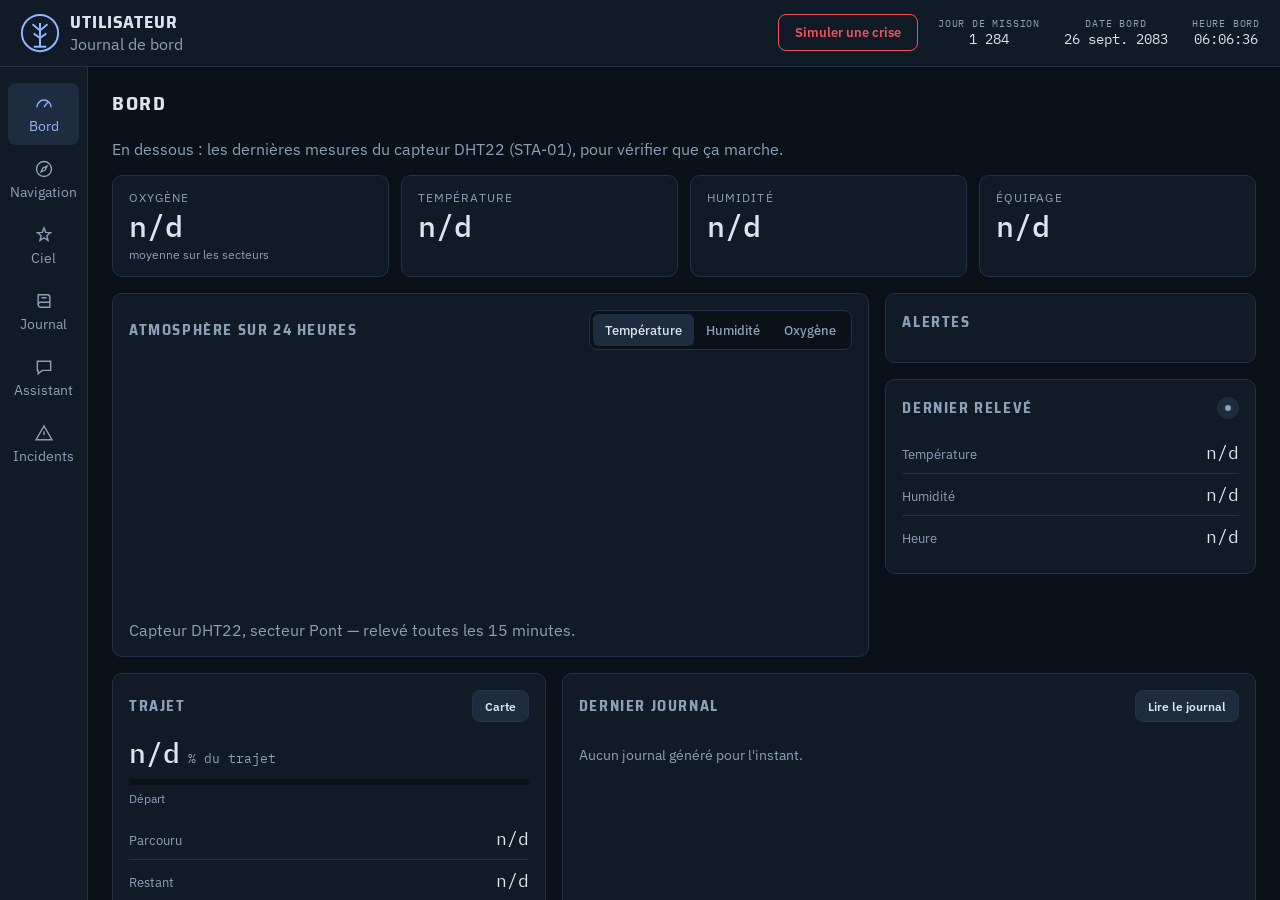
==== commit 86fe0378: "Scénario de crise pour la démo (dépressurisation + perte de caméra), bouton dans l'entête - Nouvelle" ====
--- a/frontend/index.html
+++ b/frontend/index.html
@@ -21,18 +21,27 @@
     <p class="subtitule">En dessous : les dernières mesures du capteur DHT22 (STA-01), pour vérifier que ça marche.</p>
 
     <div class="grille-fiches">
-      <div class="fiche">
-        <span class="fiche-libelle">Oxygène</span>
+      <div class="fiche" id="fiche-oxygene-carte">
+        <div class="fiche-tete">
+          <span class="fiche-libelle">Oxygène</span>
+          <span class="pastille" id="fiche-oxygene-pastille" data-gravite="critique" hidden>Critique</span>
+        </div>
         <div class="fiche-valeur" id="fiche-oxygene">n/d</div>
         <p class="fiche-sous">moyenne sur les secteurs</p>
       </div>
-      <div class="fiche">
-        <span class="fiche-libelle">Température</span>
+      <div class="fiche" id="fiche-temperature-carte">
+        <div class="fiche-tete">
+          <span class="fiche-libelle">Température</span>
+          <span class="pastille" id="fiche-temperature-pastille" data-gravite="critique" hidden>Critique</span>
+        </div>
         <div class="fiche-valeur" id="fiche-temperature">n/d</div>
         <p class="fiche-sous" id="fiche-temperature-sous"></p>
       </div>
-      <div class="fiche">
-        <span class="fiche-libelle">Humidité</span>
+      <div class="fiche" id="fiche-humidite-carte">
+        <div class="fiche-tete">
+          <span class="fiche-libelle">Humidité</span>
+          <span class="pastille" id="fiche-humidite-pastille" data-gravite="critique" hidden>Critique</span>
+        </div>
         <div class="fiche-valeur" id="fiche-humidite">n/d</div>
         <p class="fiche-sous" id="fiche-humidite-sous"></p>
       </div>
--- a/frontend/css/style.css
+++ b/frontend/css/style.css
@@ -76,10 +76,39 @@
 
 .marque { display: flex; align-items: center; gap: 10px; }
 .marque-logo { width: 40px; height: 40px; fill: none; stroke: var(--accent); stroke-width: 1.6; }
-.marque-nom { font-family: var(--police-titre); font-weight: 700; font-size: 20px; letter-spacing: 0.05em; text-transform: uppercase; line-height: 1.2; }
+.marque-nom { font-family: var(--police-titre); font-weight: 700; font-size: 18px; letter-spacing: 0.05em; text-transform: uppercase; line-height: 1.2; }
 .marque-sous { font-size: 16px; color: var(--texte-discret); }
 
+.entete-droite { display: flex; align-items: center; gap: 20px; }
 .entete-infos { display: flex; align-items: center; gap: 24px; }
+
+.bouton-crise {
+  font-family: var(--police-texte);
+  font-size: 13px;
+  font-weight: 600;
+  border-radius: 8px;
+  border: 1px solid var(--critique);
+  background: none;
+  color: var(--critique);
+  padding: 9px 16px;
+  cursor: pointer;
+}
+.bouton-crise:hover { background: var(--critique-fond); }
+.bouton-crise.actif { background: var(--critique); color: #0A1119; }
+.bouton-crise:disabled { opacity: 0.6; cursor: default; }
+
+.banniere-crise {
+  display: flex; align-items: center; gap: 12px;
+  margin-bottom: 20px;
+  padding: 14px 16px;
+  border: 1px solid var(--critique);
+  border-radius: var(--rayon);
+  background: var(--critique-fond);
+}
+.banniere-crise-point { flex-shrink: 0; width: 10px; height: 10px; border-radius: 50%; background: var(--critique); }
+.banniere-crise strong { color: var(--critique); font-family: var(--police-titre); letter-spacing: 0.05em; }
+.banniere-crise p { margin: 2px 0 0; font-size: 14px; color: var(--texte); }
+.banniere-crise .bouton { flex-shrink: 0; margin-left: auto; }
 .entete-heure { font-family: var(--police-mono); color: var(--texte-discret); display:flex; align-items: center; flex-direction: column; }
 .entete-heure-texte {
   margin: 0;
@@ -163,6 +192,7 @@
   background: var(--survol); color: var(--texte-discret);
 }
 .pastille::before { content: ""; width: 6px; height: 6px; border-radius: 50%; background: currentColor; }
+.pastille[hidden] { display: none; }
 
 /* Pastilles d'onglets (ex: choix Température / Humidité au-dessus d'une courbe) */
 .segments { display: inline-flex; flex-wrap: wrap; padding: 3px; border-radius: 8px; background: var(--fond); border: 1px solid var(--trait); }
@@ -255,6 +285,8 @@
   border: 1px solid var(--trait);
   border-radius: var(--rayon);
 }
+.fiche.critique { background: var(--critique-fond); border-color: var(--critique); }
+.fiche-tete { display: flex; align-items: center; justify-content: space-between; gap: 8px; }
 .fiche-libelle { font-size: 12px; text-transform: uppercase; letter-spacing: 0.09em; color: var(--texte-discret); }
 .fiche-valeur { font-family: var(--police-mono); font-size: 30px; font-weight: 500; line-height: 1.15; font-variant-numeric: tabular-nums; white-space: nowrap; }
 .fiche-valeur small { margin-left: 4px; font-size: 14px; font-weight: 400; font-family: var(--police-texte); color: var(--texte-discret); }
@@ -269,17 +301,26 @@
 .colonne-bord { display: flex; flex-direction: column; gap: 16px; }
 .compteur { font-family: var(--police-mono); font-size: 13px; color: var(--texte-discret); }
 
-.liste-alertes { list-style: none; margin: 0; padding: 0; max-height: 260px; overflow-y: auto; }
+.liste-alertes { list-style: none; margin: 0; padding: 0; max-height: 260px; overflow-y: auto; display: flex; flex-direction: column; gap: 6px; }
 .alerte {
   display: grid; grid-template-columns: 10px 1fr; column-gap: 10px;
-  padding: 10px 0; border-bottom: 1px solid var(--trait);
-}
-.alerte:last-child { border-bottom: 0; }
+  padding: 10px; border-radius: 8px;
+}
 .alerte-point { width: 8px; height: 8px; margin-top: 6px; border-radius: 50%; background: var(--attention); }
-.alerte[data-gravite="critique"] .alerte-point { background: var(--critique); }
-.alerte[data-gravite="faible"] .alerte-point { background: var(--accent); }
 .alerte-titre { grid-column: 2; font-size: 15px; font-weight: 600; }
 .alerte-texte { grid-column: 2; font-size: 13px; color: var(--texte-discret); }
+
+/* Fond + bordure de couleur selon la gravité — même logique que .fiche.critique. */
+.alerte[data-gravite="faible"] { background: var(--survol); }
+.alerte[data-gravite="faible"] .alerte-point { background: var(--accent); }
+
+.alerte[data-gravite="moyenne"] { background: var(--attention-fond); border: 1px solid var(--attention); }
+.alerte[data-gravite="moyenne"] .alerte-point { background: var(--attention); }
+.alerte[data-gravite="moyenne"] .alerte-titre { color: var(--attention); }
+
+.alerte[data-gravite="critique"] { background: var(--critique-fond); border: 1px solid var(--critique); }
+.alerte[data-gravite="critique"] .alerte-point { background: var(--critique); }
+.alerte[data-gravite="critique"] .alerte-titre { color: var(--critique); }
 
 .grille-bas { display: grid; grid-template-columns: 1fr 1.6fr; gap: 16px; margin-top: 16px; }
 @media (max-width: 800px) { .grille-bas { grid-template-columns: 1fr; } }
@@ -307,6 +348,21 @@
 
 .grille-journal { display: grid; grid-template-columns: minmax(220px, 1fr) minmax(0, 2.4fr); gap: 16px; align-items: start; }
 @media (max-width: 800px) { .grille-journal { grid-template-columns: 1fr; } }
+
+.astuce-recherche {
+  margin: 0 0 14px;
+  padding: 8px 12px;
+  border-left: 3px solid var(--accent);
+  border-radius: 0 6px 6px 0;
+  background: var(--survol);
+  color: var(--texte-discret);
+  font-size: 13px;
+  line-height: 1.4;
+}
+
+.recherche-journal { padding-bottom: 12px; margin-bottom: 12px; border-bottom: 1px solid var(--trait); }
+.recherche-journal-boutons { display: flex; gap: 8px; margin-top: 4px; }
+.recherche-journal-boutons .bouton { flex: 1; }
 
 .liste-journaux { list-style: none; margin: 0; padding: 0; display: flex; flex-direction: column; gap: 4px; }
 .element-liste {
@@ -364,7 +420,8 @@
 .champ:last-of-type { margin-bottom: 0; }
 
 .champ select,
-.champ textarea {
+.champ textarea,
+.champ input {
   font-family: var(--police-texte);
   font-size: 14px;
   color: var(--texte);
@@ -372,10 +429,12 @@
   border: 1px solid var(--trait);
   border-radius: 8px;
   padding: 9px 10px;
+  width: 100%;
 }
 .champ textarea { resize: vertical; min-height: 80px; }
 .champ select:focus,
-.champ textarea:focus { outline: 1px solid var(--accent); border-color: var(--accent); }
+.champ textarea:focus,
+.champ input:focus { outline: 1px solid var(--accent); border-color: var(--accent); }
 
 .liste-maintenance { list-style: none; margin: 0; padding: 0; display: flex; flex-direction: column; gap: 12px; }
 .element-maintenance { padding-bottom: 12px; border-bottom: 1px solid var(--trait); }
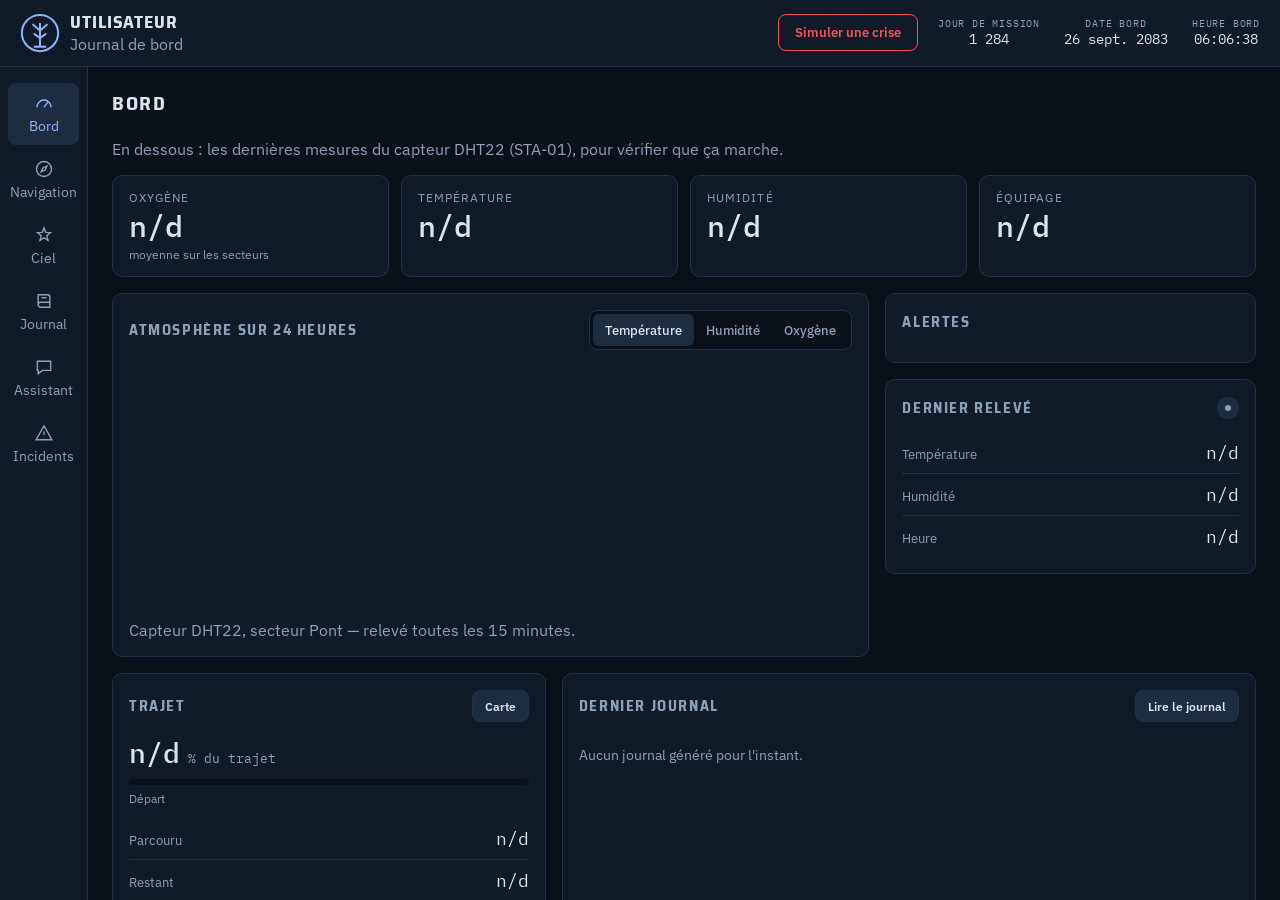
==== commit a85cb602: "Closes #7 : détection des étoiles sur les images capturées (OpenCV, hors ligne) - services/observati" ====
--- a/frontend/index.html
+++ b/frontend/index.html
@@ -104,6 +104,22 @@
         </div>
       </section>
     </div>
+
+    <div class="grille-bord" style="margin-top:16px">
+      <section class="panneau large">
+        <div class="panneau-tete"><h2>Secteurs</h2><span class="compteur" id="compteur-secteurs"></span></div>
+        <div class="grille-secteurs" id="grille-secteurs">
+          <p class="vide">Aucune donnée de secteur pour l'instant.</p>
+        </div>
+      </section>
+
+      <section class="panneau">
+        <div class="panneau-tete"><h2>Réserves et besoins</h2></div>
+        <ul class="liste-reserves" id="liste-reserves">
+          <li><p class="vide">Aucune donnée pour l'instant.</p></li>
+        </ul>
+      </section>
+    </div>
   </main>
 </div>
 <script src="js/sidebar.js"></script>
--- a/frontend/css/style.css
+++ b/frontend/css/style.css
@@ -330,6 +330,32 @@
 .trajet-pourcent::after { content: " % du trajet"; font-size: 13px; font-weight: 400; color: var(--texte-discret); }
 .jauge { height: 6px; margin-top: 8px; border-radius: 3px; background: var(--fond); overflow: hidden; }
 .jauge span { display: block; height: 100%; background: var(--accent); border-radius: 3px; }
+.jauge[data-niveau="ok"] span { background: var(--ok); }
+.jauge[data-niveau="attention"] span { background: var(--attention); }
+.jauge[data-niveau="critique"] span { background: var(--critique); }
+
+/* Panneau "Secteurs" du Bord */
+.grille-secteurs { display: grid; grid-template-columns: repeat(3, minmax(0, 1fr)); gap: 12px; }
+@media (max-width: 1100px) { .grille-secteurs { grid-template-columns: repeat(2, minmax(0, 1fr)); } }
+@media (max-width: 600px) { .grille-secteurs { grid-template-columns: 1fr; } }
+
+.carte-secteur { padding: 12px 14px; background: var(--fond); border: 1px solid var(--trait); border-radius: 8px; }
+.carte-secteur-tete { display: flex; align-items: center; justify-content: space-between; gap: 8px; margin-bottom: 8px; }
+.carte-secteur-tete strong { font-size: 15px; }
+
+.donnees-secteur { display: grid; grid-template-columns: 1fr 1fr; gap: 6px 16px; margin: 0; }
+.donnees-secteur div { display: flex; justify-content: space-between; gap: 8px; }
+.donnees-secteur dt { color: var(--texte-discret); font-size: 12px; }
+.donnees-secteur dd { margin: 0; font-family: var(--police-mono); font-size: 13px; }
+
+.pastille[data-statut-secteur="nominal"] { background: var(--ok-fond); color: var(--ok); }
+.pastille[data-statut-secteur="maintenance"] { background: var(--survol); color: var(--accent); }
+
+/* Panneau "Réserves et besoins" du Bord */
+.liste-reserves { list-style: none; margin: 0; padding: 0; display: flex; flex-direction: column; gap: 16px; }
+.element-reserve-tete { display: flex; align-items: baseline; justify-content: space-between; gap: 8px; font-size: 14px; }
+.element-reserve-jours { font-family: var(--police-mono); color: var(--texte-discret); }
+.element-reserve .note { margin: 6px 0 0; font-size: 12px; }
 .trajet-bornes { display: flex; justify-content: space-between; margin-top: 6px; font-size: 12px; color: var(--texte-discret); }
 
 /* Texte du journal : les "## " et "- " du modèle sont transformés en HTML
@@ -443,6 +469,16 @@
 .element-maintenance p { margin: 0; font-size: 14px; }
 .element-maintenance .note { font-size: 12px; margin-top: 4px; }
 
+.liste-observations { list-style: none; margin: 12px 0 0; padding: 0; display: flex; flex-direction: column; gap: 12px; }
+.element-observation { padding-bottom: 12px; border-bottom: 1px solid var(--trait); }
+.element-observation:last-child { padding-bottom: 0; border-bottom: 0; }
+.element-observation-tete { display: flex; align-items: center; justify-content: space-between; gap: 8px; margin-bottom: 4px; font-family: var(--police-mono); font-size: 13px; color: var(--texte-discret); }
+.element-observation p { margin: 0; font-size: 14px; }
+
+.pastille[data-statut-observation="reussi"] { background: var(--ok-fond); color: var(--ok); }
+.pastille[data-statut-observation="echec"] { background: var(--critique-fond); color: var(--critique); }
+.pastille[data-statut-observation="en_attente"] { background: var(--attention-fond); color: var(--attention); }
+
 
 /* ============================================================
    ASSISTANT (assistant.html) — styles propres à cette page.
